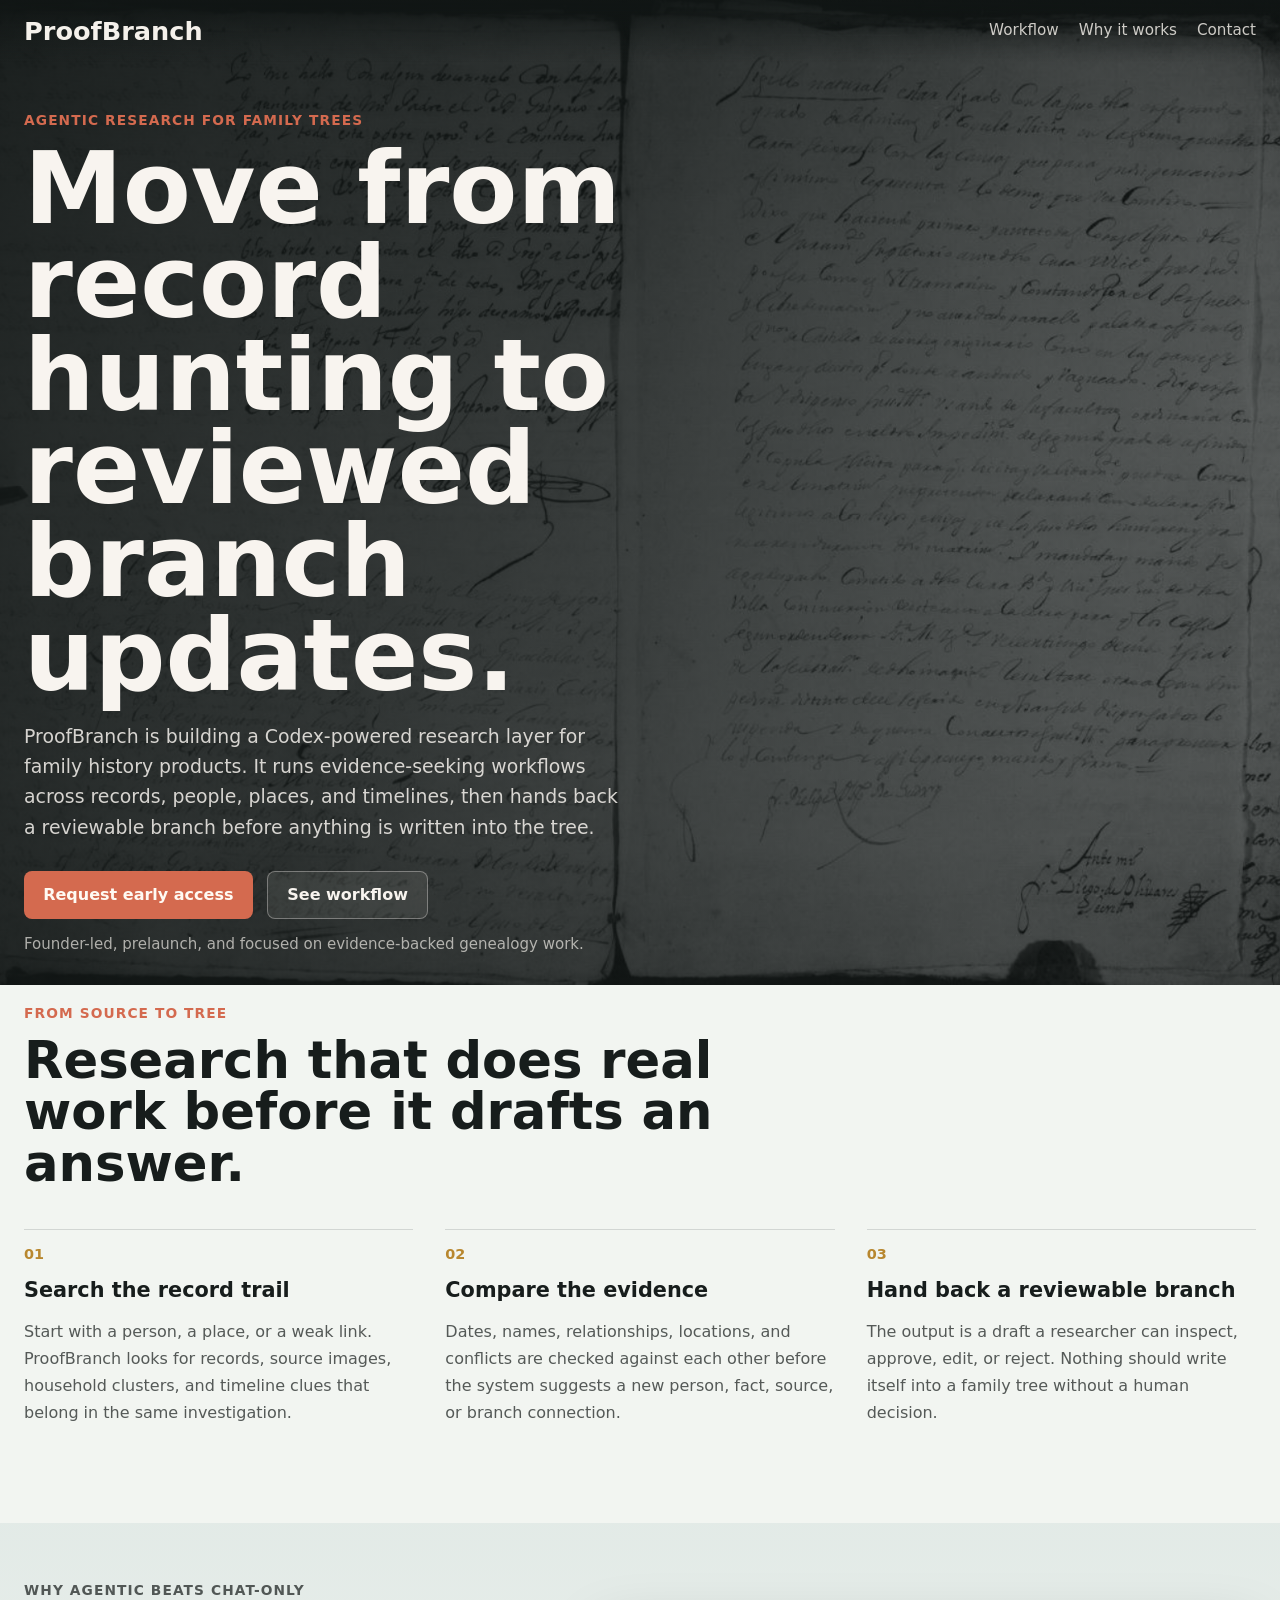
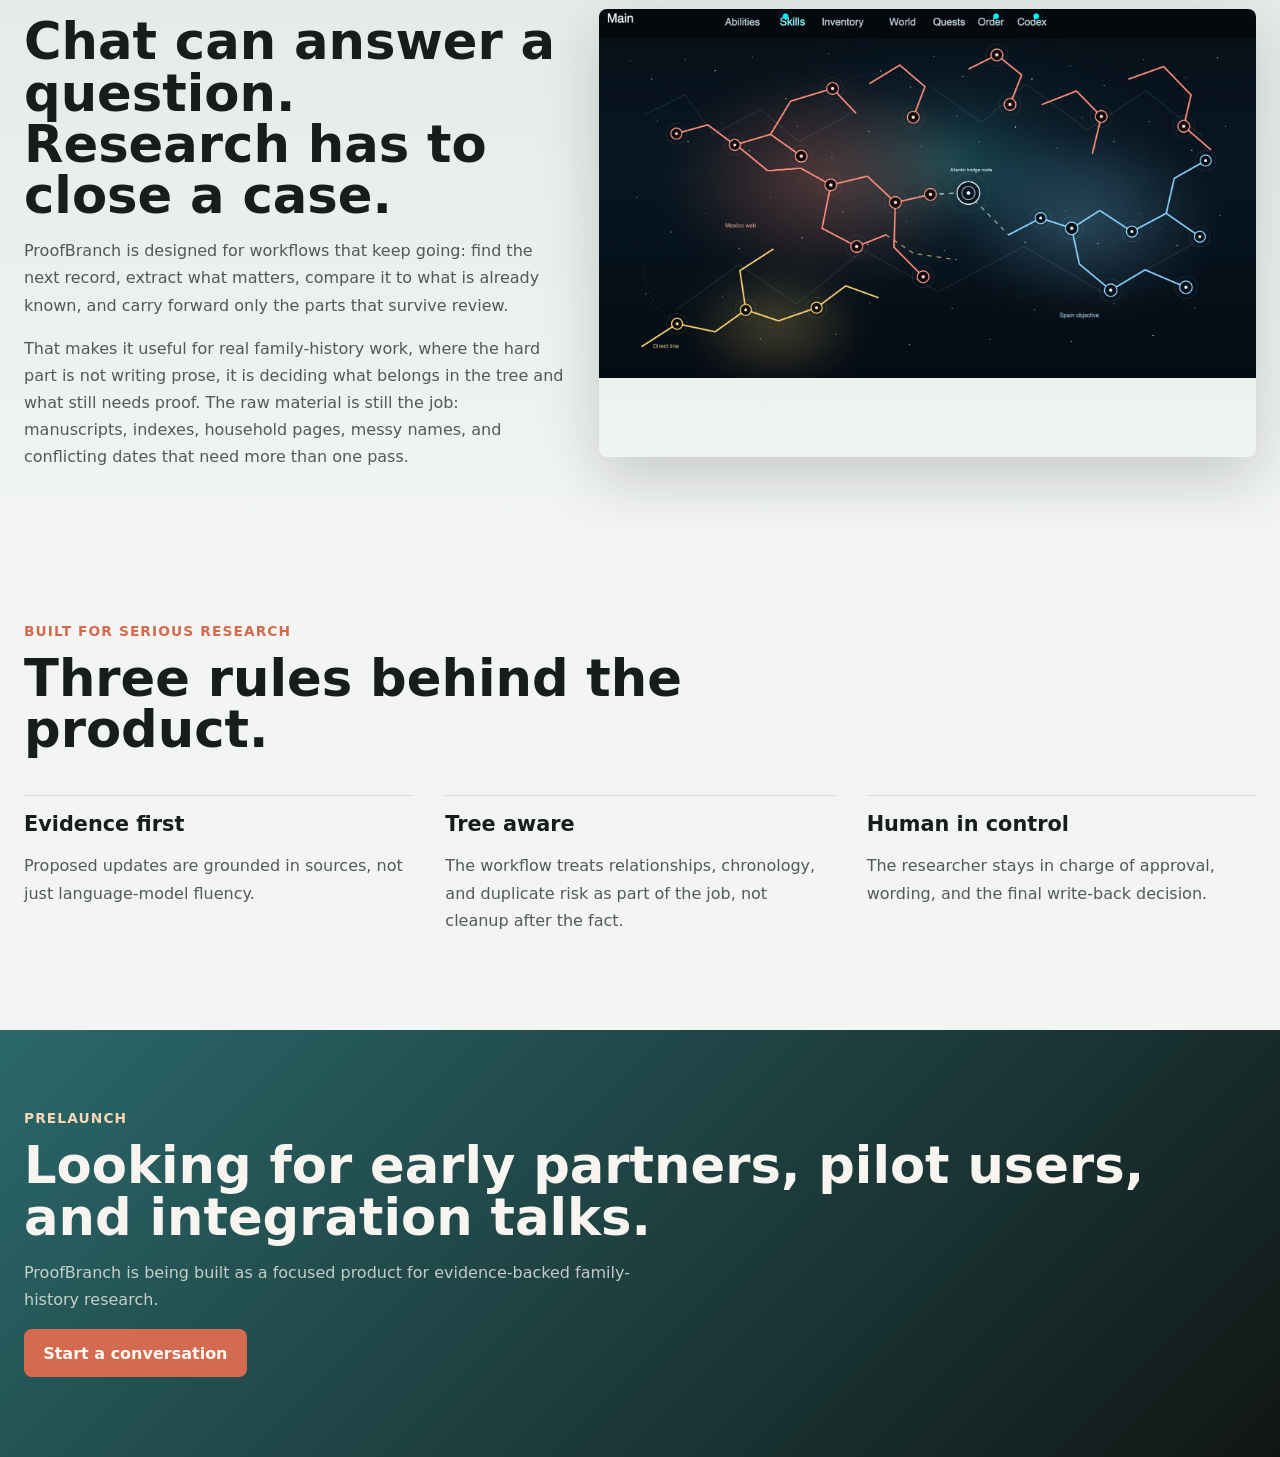
==== index.html @ 6c2393ab "feat: initial proofbranch site" ====
<!DOCTYPE html>
<html lang="en">
  <head>
    <meta charset="UTF-8" />
    <meta name="viewport" content="width=device-width, initial-scale=1.0" />
    <title>ProofBranch | Agentic Research for Family Trees</title>
    <meta
      name="description"
      content="ProofBranch is building agentic research workflows for family trees, turning scattered records into reviewable, evidence-backed tree updates."
    />
    <link rel="stylesheet" href="./styles.css" />
  </head>
  <body>
    <header class="site-header">
      <a class="brand" href="#top">ProofBranch</a>
      <nav class="site-nav" aria-label="Primary">
        <a href="#workflow">Workflow</a>
        <a href="#why">Why it works</a>
        <a href="#contact">Contact</a>
      </nav>
    </header>

    <main id="top">
      <section class="hero">
        <div class="hero-image" aria-hidden="true"></div>
        <div class="hero-inner">
          <p class="eyebrow">Agentic research for family trees</p>
          <h1>Move from record hunting to reviewed branch updates.</h1>
          <p class="hero-copy">
            ProofBranch is building a Codex-powered research layer for family
            history products. It runs evidence-seeking workflows across records,
            people, places, and timelines, then hands back a reviewable branch
            before anything is written into the tree.
          </p>
          <div class="hero-actions">
            <a
              class="button button-primary"
              href="mailto:davidiruegas@gmail.com?subject=ProofBranch%20early%20access"
              >Request early access</a
            >
            <a class="button button-secondary" href="#workflow">See workflow</a>
          </div>
          <p class="hero-note">
            Founder-led, prelaunch, and focused on evidence-backed genealogy
            work.
          </p>
        </div>
      </section>

      <section class="intro" id="workflow">
        <div class="section-heading">
          <p class="eyebrow">From source to tree</p>
          <h2>Research that does real work before it drafts an answer.</h2>
        </div>
        <div class="workflow-grid">
          <div>
            <p class="workflow-step">01</p>
            <h3>Search the record trail</h3>
            <p>
              Start with a person, a place, or a weak link. ProofBranch looks
              for records, source images, household clusters, and timeline clues
              that belong in the same investigation.
            </p>
          </div>
          <div>
            <p class="workflow-step">02</p>
            <h3>Compare the evidence</h3>
            <p>
              Dates, names, relationships, locations, and conflicts are checked
              against each other before the system suggests a new person, fact,
              source, or branch connection.
            </p>
          </div>
          <div>
            <p class="workflow-step">03</p>
            <h3>Hand back a reviewable branch</h3>
            <p>
              The output is a draft a researcher can inspect, approve, edit, or
              reject. Nothing should write itself into a family tree without a
              human decision.
            </p>
          </div>
        </div>
      </section>

      <section class="detail">
        <div class="detail-copy">
          <p class="eyebrow">Why agentic beats chat-only</p>
          <h2>Chat can answer a question. Research has to close a case.</h2>
          <p>
            ProofBranch is designed for workflows that keep going: find the next
            record, extract what matters, compare it to what is already known,
            and carry forward only the parts that survive review.
          </p>
          <p>
            That makes it useful for real family-history work, where the hard
            part is not writing prose, it is deciding what belongs in the tree
            and what still needs proof. The raw material is still the job:
            manuscripts, indexes, household pages, messy names, and conflicting
            dates that need more than one pass.
          </p>
        </div>
        <figure class="detail-visual">
          <img
            src="./assets/constellation-concept.png"
            alt="Network-style research graph showing linked investigation paths"
          />
        </figure>
      </section>

      <section class="principles" id="why">
        <div class="section-heading">
          <p class="eyebrow">Built for serious research</p>
          <h2>Three rules behind the product.</h2>
        </div>
        <div class="principles-list">
          <article>
            <h3>Evidence first</h3>
            <p>
              Proposed updates are grounded in sources, not just language-model
              fluency.
            </p>
          </article>
          <article>
            <h3>Tree aware</h3>
            <p>
              The workflow treats relationships, chronology, and duplicate risk
              as part of the job, not cleanup after the fact.
            </p>
          </article>
          <article>
            <h3>Human in control</h3>
            <p>
              The researcher stays in charge of approval, wording, and the final
              write-back decision.
            </p>
          </article>
        </div>
      </section>

      <section class="cta" id="contact">
        <p class="eyebrow">Prelaunch</p>
        <h2>Looking for early partners, pilot users, and integration talks.</h2>
        <p>
          ProofBranch is being built as a focused product for evidence-backed
          family-history research.
        </p>
        <a
          class="button button-primary"
          href="mailto:davidiruegas@gmail.com?subject=ProofBranch%20intro"
          >Start a conversation</a
        >
      </section>
    </main>
  </body>
</html>
---- styles.css ----
:root {
  --paper: #f2f5f1;
  --paper-deep: #d7e0d8;
  --ink: #171d1c;
  --ink-soft: rgba(23, 29, 28, 0.72);
  --charcoal: #111615;
  --teal: #2c6d6f;
  --coral: #d46a4f;
  --gold: #b8872f;
  --line: rgba(23, 29, 28, 0.14);
  --shadow: 0 22px 60px rgba(17, 22, 21, 0.18);
}

* {
  box-sizing: border-box;
}

html {
  scroll-behavior: smooth;
}

body {
  margin: 0;
  font-family: Inter, ui-sans-serif, system-ui, -apple-system, BlinkMacSystemFont,
    "Segoe UI", sans-serif;
  color: var(--ink);
  background: var(--paper);
}

img {
  display: block;
  width: 100%;
}

a {
  color: inherit;
  text-decoration: none;
}

.site-header {
  position: fixed;
  inset: 0 0 auto 0;
  z-index: 20;
  display: flex;
  align-items: center;
  justify-content: space-between;
  padding: 1rem 1.5rem;
  color: #f5f1eb;
  background: linear-gradient(to bottom, rgba(17, 22, 21, 0.76), rgba(17, 22, 21, 0));
  animation: rise 700ms ease-out both;
}

.brand {
  font-size: clamp(1.2rem, 2vw, 1.6rem);
  font-weight: 700;
  letter-spacing: 0;
}

.site-nav {
  display: flex;
  gap: 1.25rem;
  font-size: 0.95rem;
  color: rgba(245, 241, 235, 0.82);
}

.site-nav a {
  position: relative;
  padding-bottom: 0.15rem;
}

.site-nav a::after {
  content: "";
  position: absolute;
  left: 0;
  bottom: 0;
  width: 100%;
  height: 1px;
  transform: scaleX(0);
  transform-origin: left;
  background: rgba(245, 241, 235, 0.8);
  transition: transform 180ms ease;
}

.site-nav a:hover::after,
.site-nav a:focus-visible::after {
  transform: scaleX(1);
}

.hero {
  position: relative;
  min-height: 92svh;
  overflow: hidden;
  background: var(--charcoal);
}

.hero::after {
  content: "";
  position: absolute;
  inset: 0;
  background:
    linear-gradient(120deg, rgba(17, 22, 21, 0.9) 0%, rgba(17, 22, 21, 0.72) 42%, rgba(17, 22, 21, 0.32) 100%),
    linear-gradient(180deg, rgba(17, 22, 21, 0.3), rgba(17, 22, 21, 0.5));
}

.hero-image {
  position: absolute;
  inset: 0;
  background-image: url("./assets/manuscript-spread.png");
  background-position: center;
  background-size: cover;
  filter: grayscale(0.08) contrast(1.02);
  transform: scale(1.04);
  animation: drift 16s ease-in-out infinite alternate;
}

.hero-inner {
  position: relative;
  z-index: 1;
  display: grid;
  align-content: end;
  min-height: 92svh;
  padding: 7rem 1.5rem 2rem;
  max-width: 48rem;
}

.eyebrow {
  margin: 0 0 0.9rem;
  color: var(--coral);
  font-size: 0.86rem;
  font-weight: 700;
  text-transform: uppercase;
  letter-spacing: 0.08em;
}

.hero h1,
.hero-copy,
.hero-actions,
.hero-note {
  animation: rise 800ms ease-out both;
}

.hero h1 {
  margin: 0;
  color: #f8f4ef;
  font-size: clamp(2.9rem, 8vw, 6.2rem);
  line-height: 0.94;
  max-width: 13ch;
}

.hero-copy {
  margin: 1.2rem 0 0;
  color: rgba(248, 244, 239, 0.84);
  font-size: clamp(1rem, 2vw, 1.18rem);
  line-height: 1.6;
  max-width: 38rem;
  animation-delay: 120ms;
}

.hero-actions {
  display: flex;
  flex-wrap: wrap;
  gap: 0.9rem;
  margin-top: 1.8rem;
  animation-delay: 220ms;
}

.hero-note {
  margin: 1rem 0 0;
  color: rgba(248, 244, 239, 0.66);
  font-size: 0.94rem;
  animation-delay: 320ms;
}

.button {
  display: inline-flex;
  align-items: center;
  justify-content: center;
  min-height: 3rem;
  padding: 0.85rem 1.2rem;
  border-radius: 8px;
  font-weight: 700;
  transition:
    transform 180ms ease,
    background-color 180ms ease,
    color 180ms ease,
    border-color 180ms ease;
}

.button:hover,
.button:focus-visible {
  transform: translateY(-2px);
}

.button-primary {
  color: #fffaf3;
  background: var(--coral);
}

.button-primary:hover,
.button-primary:focus-visible {
  background: #c75d42;
}

.button-secondary {
  color: #f8f4ef;
  border: 1px solid rgba(248, 244, 239, 0.34);
  background: rgba(248, 244, 239, 0.08);
}

.button-secondary:hover,
.button-secondary:focus-visible {
  background: rgba(248, 244, 239, 0.14);
}

.intro,
.principles,
.cta {
  padding: 5rem 1.5rem;
}

.intro {
  position: relative;
  z-index: 2;
  margin-top: -3rem;
  padding-top: 4.25rem;
}

.section-heading {
  max-width: 44rem;
}

.section-heading h2,
.detail h2,
.proof-copy h2,
.cta h2 {
  margin: 0;
  font-size: clamp(2rem, 4vw, 3.4rem);
  line-height: 1;
}

.workflow-grid {
  display: grid;
  grid-template-columns: repeat(3, minmax(0, 1fr));
  gap: 2rem;
  margin-top: 2.5rem;
}

.workflow-grid > div,
.principles-list article {
  padding-top: 1rem;
  border-top: 1px solid var(--line);
}

.workflow-step {
  margin: 0 0 1rem;
  color: var(--gold);
  font-size: 0.9rem;
  font-weight: 700;
}

.workflow-grid h3,
.principles-list h3 {
  margin: 0;
  font-size: 1.3rem;
}

.workflow-grid p:last-child,
.principles-list p,
.detail-copy p,
.proof-copy p,
.cta p:last-of-type {
  color: var(--ink-soft);
  line-height: 1.7;
}

.detail {
  display: grid;
  grid-template-columns: minmax(0, 0.95fr) minmax(0, 1.15fr);
  align-items: center;
  gap: 2rem;
  padding: 1.5rem;
}

.detail-copy {
  padding: 2rem 0;
}

.detail-visual {
  margin: 0;
  min-height: 28rem;
  overflow: hidden;
  border-radius: 8px;
  box-shadow: var(--shadow);
}

.detail-visual img {
  width: 100%;
  height: 100%;
  object-fit: cover;
  transition: transform 300ms ease;
}

.detail-visual img {
  object-position: center 36%;
}

.detail-visual:hover img {
  transform: scale(1.03);
}

.detail {
  background: linear-gradient(180deg, rgba(44, 109, 111, 0.08), rgba(242, 245, 241, 0));
}

.principles-list {
  display: grid;
  grid-template-columns: repeat(3, minmax(0, 1fr));
  gap: 2rem;
  margin-top: 2.5rem;
}

.cta {
  color: #f8f4ef;
  background:
    linear-gradient(135deg, rgba(44, 109, 111, 0.95), rgba(17, 22, 21, 0.98)),
    var(--charcoal);
}

.cta .eyebrow {
  color: #f7d7b3;
}

.cta p:last-of-type {
  max-width: 38rem;
  color: rgba(248, 244, 239, 0.76);
}

@keyframes rise {
  from {
    opacity: 0;
    transform: translateY(24px);
  }

  to {
    opacity: 1;
    transform: translateY(0);
  }
}

@keyframes drift {
  from {
    transform: scale(1.03) translate3d(0, 0, 0);
  }

  to {
    transform: scale(1.08) translate3d(-1.2%, 0.8%, 0);
  }
}

@media (max-width: 960px) {
  .workflow-grid,
  .principles-list,
  .detail {
    grid-template-columns: 1fr;
  }

  .detail-visual {
    min-height: 22rem;
  }
}

@media (max-width: 720px) {
  .site-header {
    flex-direction: column;
    align-items: flex-start;
    gap: 0.75rem;
    padding: 1rem;
  }

  .site-nav {
    flex-wrap: wrap;
    gap: 0.8rem 1rem;
    font-size: 0.9rem;
  }

  .hero-inner,
  .intro,
  .principles,
  .cta,
  .detail {
    padding-left: 1rem;
    padding-right: 1rem;
  }

  .hero-inner {
    padding-top: 8rem;
  }

  .intro {
    margin-top: -2rem;
    padding-top: 3.75rem;
  }
}

@media (max-width: 540px) {
  .hero,
  .hero-inner {
    min-height: 88svh;
  }
}
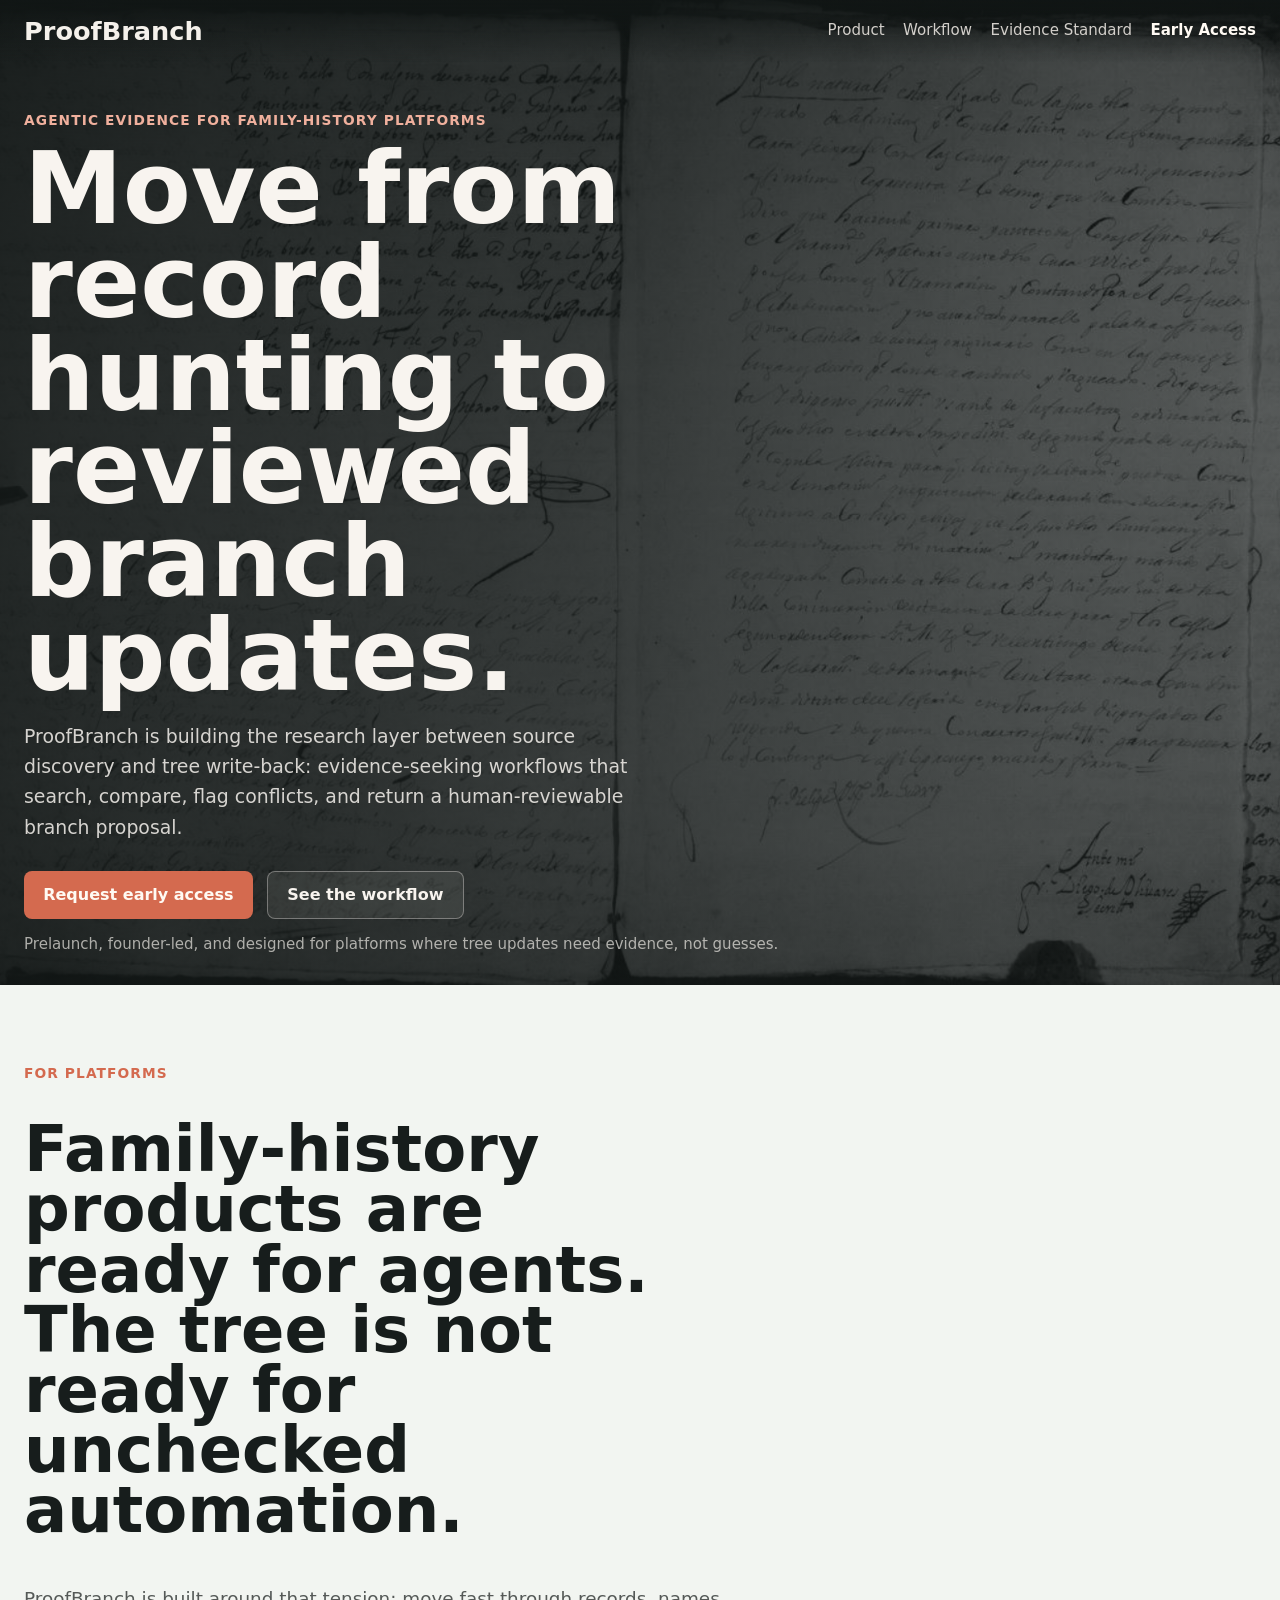
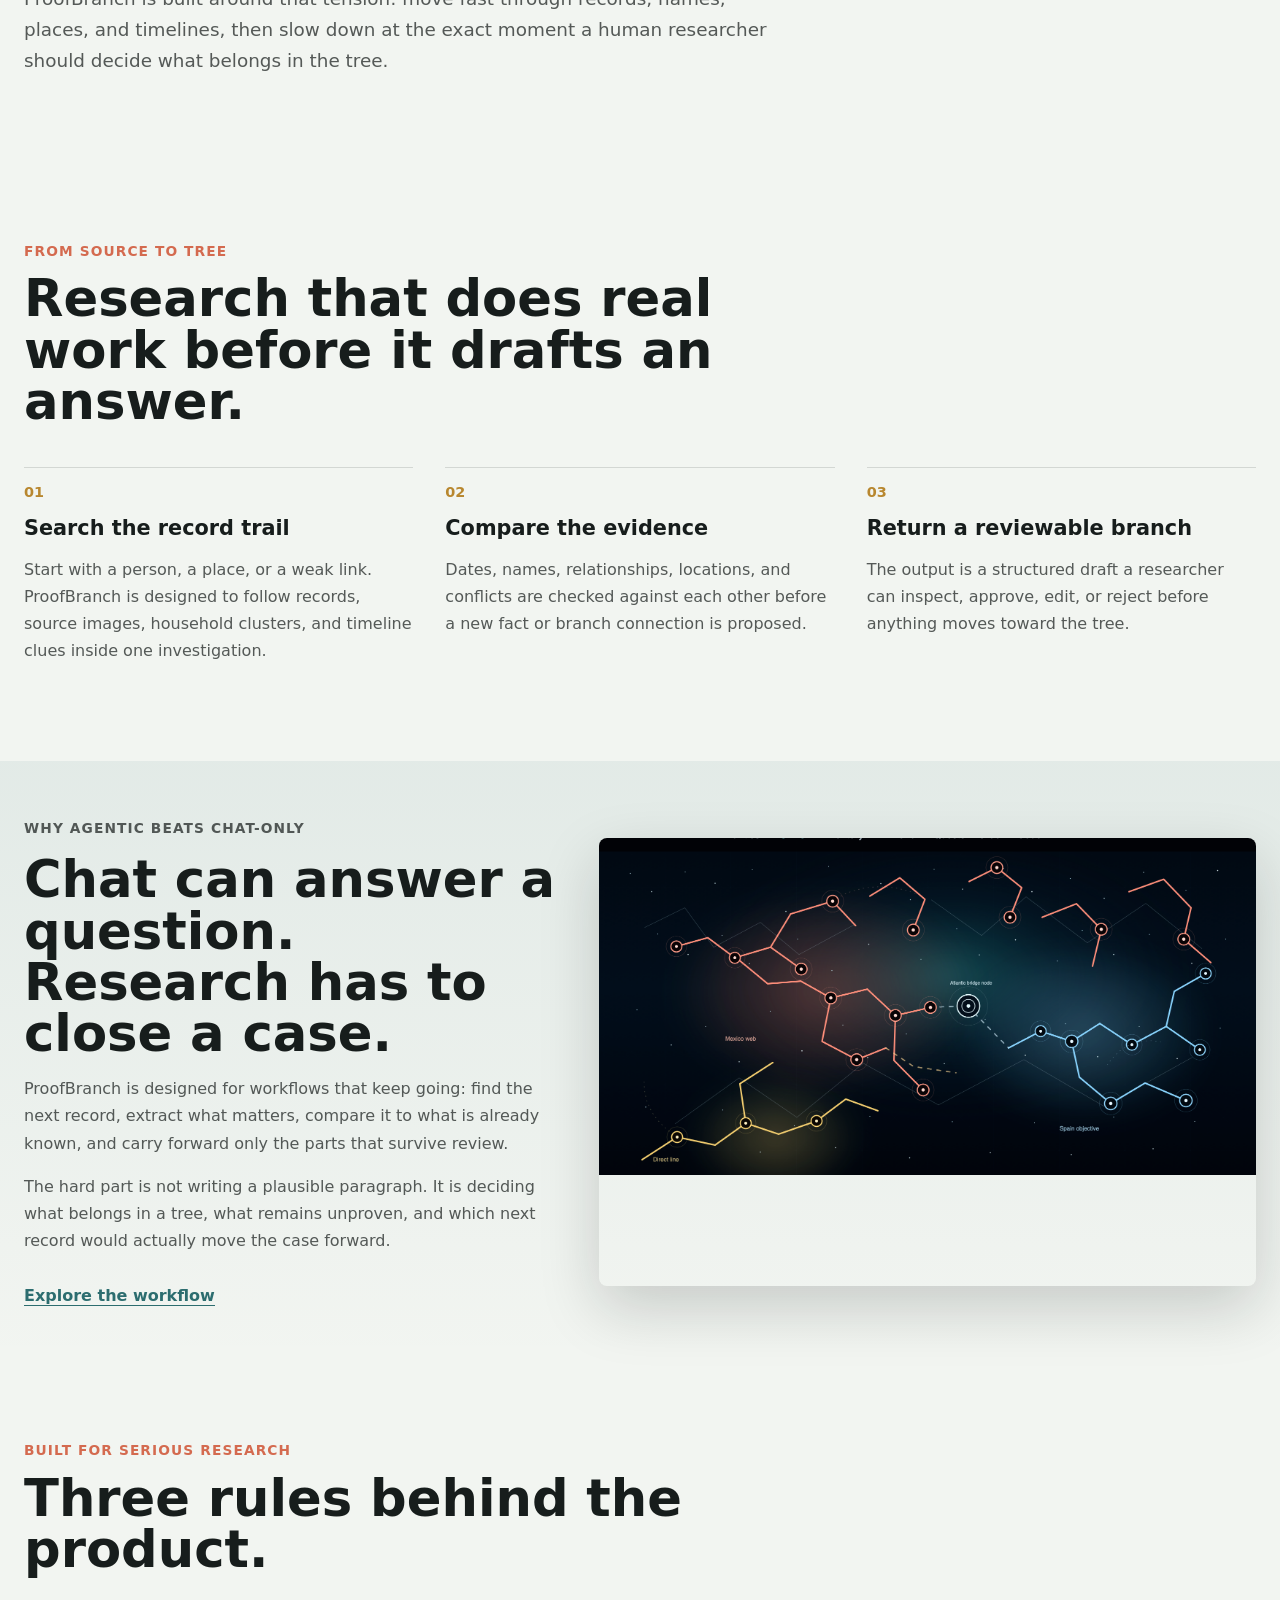
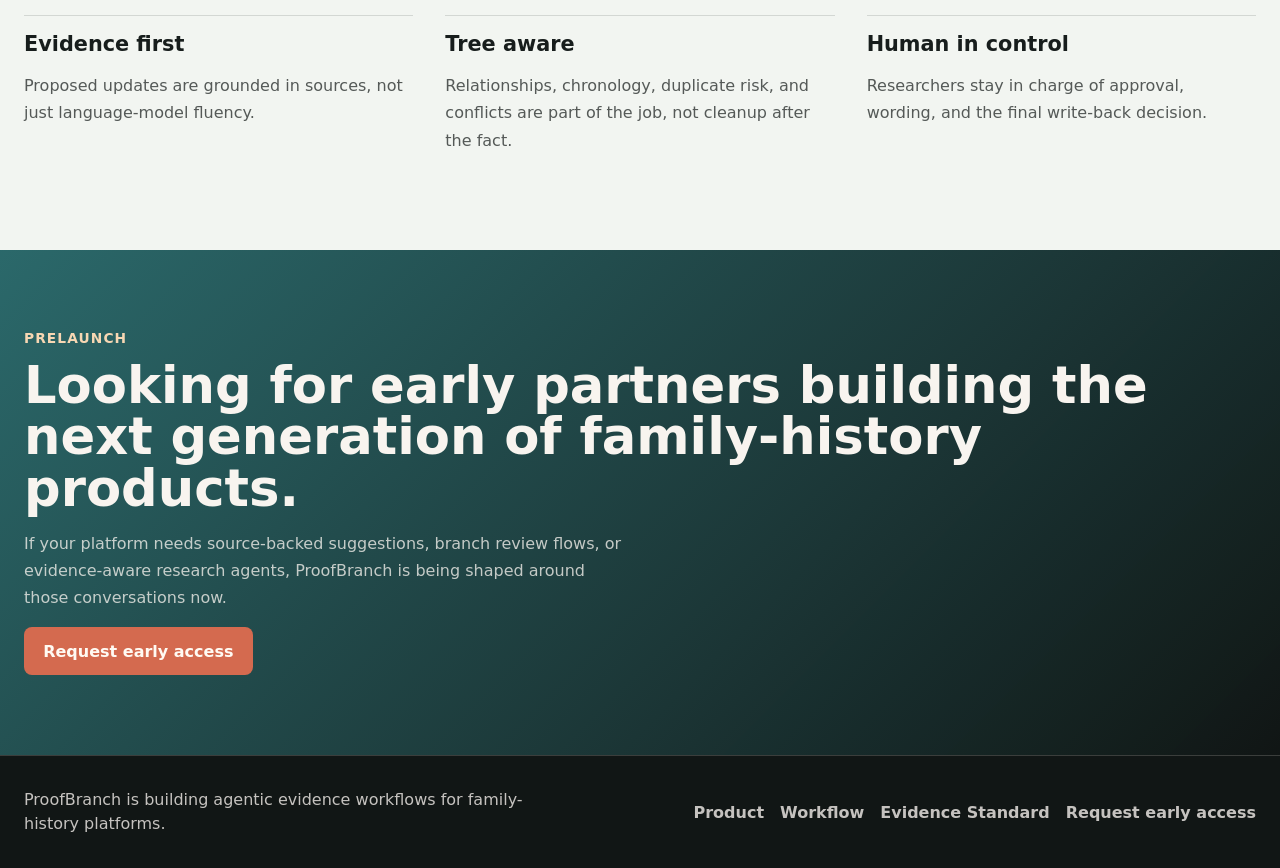
==== commit e323c08a: "Expand ProofBranch partner site" ====
--- a/index.html
+++ b/index.html
@@ -3,20 +3,21 @@
   <head>
     <meta charset="UTF-8" />
     <meta name="viewport" content="width=device-width, initial-scale=1.0" />
-    <title>ProofBranch | Agentic Research for Family Trees</title>
+    <title>ProofBranch | Agentic Evidence for Family-History Platforms</title>
     <meta
       name="description"
-      content="ProofBranch is building agentic research workflows for family trees, turning scattered records into reviewable, evidence-backed tree updates."
+      content="ProofBranch is building an agentic evidence layer for family-history platforms, turning record trails into reviewable branch updates."
     />
     <link rel="stylesheet" href="./styles.css" />
   </head>
   <body>
     <header class="site-header">
-      <a class="brand" href="#top">ProofBranch</a>
+      <a class="brand" href="./">ProofBranch</a>
       <nav class="site-nav" aria-label="Primary">
-        <a href="#workflow">Workflow</a>
-        <a href="#why">Why it works</a>
-        <a href="#contact">Contact</a>
+        <a href="./product/">Product</a>
+        <a href="./workflow/">Workflow</a>
+        <a href="./evidence-standard/">Evidence Standard</a>
+        <a class="nav-cta" href="./early-access/">Early Access</a>
       </nav>
     </header>
 
@@ -24,27 +25,36 @@
       <section class="hero">
         <div class="hero-image" aria-hidden="true"></div>
         <div class="hero-inner">
-          <p class="eyebrow">Agentic research for family trees</p>
+          <p class="eyebrow">Agentic evidence for family-history platforms</p>
           <h1>Move from record hunting to reviewed branch updates.</h1>
           <p class="hero-copy">
-            ProofBranch is building a Codex-powered research layer for family
-            history products. It runs evidence-seeking workflows across records,
-            people, places, and timelines, then hands back a reviewable branch
-            before anything is written into the tree.
+            ProofBranch is building the research layer between source discovery
+            and tree write-back: evidence-seeking workflows that search, compare,
+            flag conflicts, and return a human-reviewable branch proposal.
           </p>
           <div class="hero-actions">
-            <a
-              class="button button-primary"
-              href="mailto:davidiruegas@gmail.com?subject=ProofBranch%20early%20access"
+            <a class="button button-primary" href="./early-access/"
               >Request early access</a
             >
-            <a class="button button-secondary" href="#workflow">See workflow</a>
+            <a class="button button-secondary" href="./workflow/"
+              >See the workflow</a
+            >
           </div>
           <p class="hero-note">
-            Founder-led, prelaunch, and focused on evidence-backed genealogy
-            work.
+            Prelaunch, founder-led, and designed for platforms where tree
+            updates need evidence, not guesses.
           </p>
         </div>
+      </section>
+
+      <section class="statement">
+        <p class="eyebrow">For platforms</p>
+        <h2>Family-history products are ready for agents. The tree is not ready for unchecked automation.</h2>
+        <p>
+          ProofBranch is built around that tension: move fast through records,
+          names, places, and timelines, then slow down at the exact moment a
+          human researcher should decide what belongs in the tree.
+        </p>
       </section>
 
       <section class="intro" id="workflow">
@@ -53,33 +63,32 @@
           <h2>Research that does real work before it drafts an answer.</h2>
         </div>
         <div class="workflow-grid">
-          <div>
+          <a href="./workflow/" class="text-panel">
             <p class="workflow-step">01</p>
             <h3>Search the record trail</h3>
             <p>
-              Start with a person, a place, or a weak link. ProofBranch looks
-              for records, source images, household clusters, and timeline clues
-              that belong in the same investigation.
+              Start with a person, a place, or a weak link. ProofBranch is
+              designed to follow records, source images, household clusters, and
+              timeline clues inside one investigation.
             </p>
-          </div>
-          <div>
+          </a>
+          <a href="./evidence-standard/" class="text-panel">
             <p class="workflow-step">02</p>
             <h3>Compare the evidence</h3>
             <p>
               Dates, names, relationships, locations, and conflicts are checked
-              against each other before the system suggests a new person, fact,
-              source, or branch connection.
+              against each other before a new fact or branch connection is
+              proposed.
             </p>
-          </div>
-          <div>
+          </a>
+          <a href="./product/" class="text-panel">
             <p class="workflow-step">03</p>
-            <h3>Hand back a reviewable branch</h3>
+            <h3>Return a reviewable branch</h3>
             <p>
-              The output is a draft a researcher can inspect, approve, edit, or
-              reject. Nothing should write itself into a family tree without a
-              human decision.
+              The output is a structured draft a researcher can inspect,
+              approve, edit, or reject before anything moves toward the tree.
             </p>
-          </div>
+          </a>
         </div>
       </section>
 
@@ -93,16 +102,15 @@
             and carry forward only the parts that survive review.
           </p>
           <p>
-            That makes it useful for real family-history work, where the hard
-            part is not writing prose, it is deciding what belongs in the tree
-            and what still needs proof. The raw material is still the job:
-            manuscripts, indexes, household pages, messy names, and conflicting
-            dates that need more than one pass.
+            The hard part is not writing a plausible paragraph. It is deciding
+            what belongs in a tree, what remains unproven, and which next record
+            would actually move the case forward.
           </p>
+          <a class="inline-link" href="./workflow/">Explore the workflow</a>
         </div>
         <figure class="detail-visual">
           <img
-            src="./assets/constellation-concept.png"
+            src="./assets/constellation-concept-cropped.png"
             alt="Network-style research graph showing linked investigation paths"
           />
         </figure>
@@ -114,43 +122,52 @@
           <h2>Three rules behind the product.</h2>
         </div>
         <div class="principles-list">
-          <article>
+          <a href="./evidence-standard/" class="text-panel">
             <h3>Evidence first</h3>
             <p>
               Proposed updates are grounded in sources, not just language-model
               fluency.
             </p>
-          </article>
-          <article>
+          </a>
+          <a href="./product/" class="text-panel">
             <h3>Tree aware</h3>
             <p>
-              The workflow treats relationships, chronology, and duplicate risk
-              as part of the job, not cleanup after the fact.
+              Relationships, chronology, duplicate risk, and conflicts are part
+              of the job, not cleanup after the fact.
             </p>
-          </article>
-          <article>
+          </a>
+          <a href="./early-access/" class="text-panel">
             <h3>Human in control</h3>
             <p>
-              The researcher stays in charge of approval, wording, and the final
+              Researchers stay in charge of approval, wording, and the final
               write-back decision.
             </p>
-          </article>
+          </a>
         </div>
       </section>
 
       <section class="cta" id="contact">
         <p class="eyebrow">Prelaunch</p>
-        <h2>Looking for early partners, pilot users, and integration talks.</h2>
+        <h2>Looking for early partners building the next generation of family-history products.</h2>
         <p>
-          ProofBranch is being built as a focused product for evidence-backed
-          family-history research.
+          If your platform needs source-backed suggestions, branch review flows,
+          or evidence-aware research agents, ProofBranch is being shaped around
+          those conversations now.
         </p>
-        <a
-          class="button button-primary"
-          href="mailto:davidiruegas@gmail.com?subject=ProofBranch%20intro"
-          >Start a conversation</a
+        <a class="button button-primary" href="./early-access/"
+          >Request early access</a
         >
       </section>
     </main>
+
+    <footer class="site-footer">
+      <p>ProofBranch is building agentic evidence workflows for family-history platforms.</p>
+      <nav aria-label="Footer">
+        <a href="./product/">Product</a>
+        <a href="./workflow/">Workflow</a>
+        <a href="./evidence-standard/">Evidence Standard</a>
+        <a href="./early-access/">Request early access</a>
+      </nav>
+    </footer>
   </body>
 </html>
--- a/styles.css
+++ b/styles.css
@@ -4,10 +4,12 @@
   --ink: #171d1c;
   --ink-soft: rgba(23, 29, 28, 0.72);
   --charcoal: #111615;
+  --charcoal-soft: #17211f;
   --teal: #2c6d6f;
   --coral: #d46a4f;
   --gold: #b8872f;
   --line: rgba(23, 29, 28, 0.14);
+  --light-line: rgba(248, 244, 239, 0.18);
   --shadow: 0 22px 60px rgba(17, 22, 21, 0.18);
 }
 
@@ -44,23 +46,30 @@
   display: flex;
   align-items: center;
   justify-content: space-between;
+  gap: 1rem;
   padding: 1rem 1.5rem;
   color: #f5f1eb;
-  background: linear-gradient(to bottom, rgba(17, 22, 21, 0.76), rgba(17, 22, 21, 0));
+  background: linear-gradient(
+    to bottom,
+    rgba(17, 22, 21, 0.82),
+    rgba(17, 22, 21, 0.02)
+  );
   animation: rise 700ms ease-out both;
 }
 
 .brand {
+  flex: 0 0 auto;
   font-size: clamp(1.2rem, 2vw, 1.6rem);
-  font-weight: 700;
+  font-weight: 750;
   letter-spacing: 0;
 }
 
 .site-nav {
   display: flex;
-  gap: 1.25rem;
-  font-size: 0.95rem;
-  color: rgba(245, 241, 235, 0.82);
+  align-items: center;
+  gap: 1.15rem;
+  font-size: 0.94rem;
+  color: rgba(245, 241, 235, 0.84);
 }
 
 .site-nav a {
@@ -82,27 +91,45 @@
 }
 
 .site-nav a:hover::after,
-.site-nav a:focus-visible::after {
+.site-nav a:focus-visible::after,
+.site-nav a[aria-current="page"]::after {
   transform: scaleX(1);
 }
 
+.site-nav .nav-cta {
+  color: #fffaf3;
+  font-weight: 700;
+}
+
+.hero,
+.page-hero {
+  position: relative;
+  overflow: hidden;
+  color: #f8f4ef;
+  background: var(--charcoal);
+}
+
 .hero {
-  position: relative;
   min-height: 92svh;
-  overflow: hidden;
-  background: var(--charcoal);
-}
-
-.hero::after {
+}
+
+.hero::after,
+.page-hero::after {
   content: "";
   position: absolute;
   inset: 0;
   background:
-    linear-gradient(120deg, rgba(17, 22, 21, 0.9) 0%, rgba(17, 22, 21, 0.72) 42%, rgba(17, 22, 21, 0.32) 100%),
-    linear-gradient(180deg, rgba(17, 22, 21, 0.3), rgba(17, 22, 21, 0.5));
-}
-
-.hero-image {
+    linear-gradient(
+      120deg,
+      rgba(17, 22, 21, 0.92) 0%,
+      rgba(17, 22, 21, 0.74) 43%,
+      rgba(17, 22, 21, 0.34) 100%
+    ),
+    linear-gradient(180deg, rgba(17, 22, 21, 0.22), rgba(17, 22, 21, 0.54));
+}
+
+.hero-image,
+.page-hero-image {
   position: absolute;
   inset: 0;
   background-image: url("./assets/manuscript-spread.png");
@@ -113,33 +140,83 @@
   animation: drift 16s ease-in-out infinite alternate;
 }
 
-.hero-inner {
+.hero-inner,
+.page-hero-inner {
   position: relative;
   z-index: 1;
   display: grid;
   align-content: end;
+  max-width: 53rem;
+  padding: 7rem 1.5rem 2rem;
+}
+
+.hero-inner {
   min-height: 92svh;
-  padding: 7rem 1.5rem 2rem;
-  max-width: 48rem;
+}
+
+.page-hero {
+  min-height: 74svh;
+}
+
+.page-hero-inner {
+  min-height: 74svh;
+  padding-bottom: 4rem;
+}
+
+.page-hero-graph {
+  background:
+    linear-gradient(120deg, rgba(17, 22, 21, 0.92), rgba(17, 22, 21, 0.55)),
+    url("./assets/constellation-concept-cropped.png") center / cover;
+}
+
+.page-hero-graph::after,
+.contact-hero::after {
+  background:
+    linear-gradient(
+      120deg,
+      rgba(17, 22, 21, 0.93) 0%,
+      rgba(17, 22, 21, 0.72) 55%,
+      rgba(17, 22, 21, 0.52) 100%
+    );
+}
+
+.contact-hero {
+  min-height: 58svh;
+  background:
+    linear-gradient(135deg, rgba(44, 109, 111, 0.95), rgba(17, 22, 21, 0.98)),
+    var(--charcoal);
+}
+
+.contact-hero .page-hero-inner {
+  min-height: 58svh;
 }
 
 .eyebrow {
   margin: 0 0 0.9rem;
   color: var(--coral);
   font-size: 0.86rem;
-  font-weight: 700;
+  font-weight: 750;
   text-transform: uppercase;
   letter-spacing: 0.08em;
 }
 
+.hero .eyebrow,
+.page-hero .eyebrow {
+  color: #f0b09d;
+}
+
 .hero h1,
+.page-hero h1,
 .hero-copy,
 .hero-actions,
-.hero-note {
+.hero-note,
+.page-hero p:not(.eyebrow),
+.page-hero .button {
   animation: rise 800ms ease-out both;
 }
 
-.hero h1 {
+.hero h1,
+.page-hero h1 {
   margin: 0;
   color: #f8f4ef;
   font-size: clamp(2.9rem, 8vw, 6.2rem);
@@ -147,13 +224,21 @@
   max-width: 13ch;
 }
 
-.hero-copy {
+.page-hero h1 {
+  max-width: 12ch;
+}
+
+.hero-copy,
+.page-hero p:not(.eyebrow) {
   margin: 1.2rem 0 0;
   color: rgba(248, 244, 239, 0.84);
   font-size: clamp(1rem, 2vw, 1.18rem);
   line-height: 1.6;
-  max-width: 38rem;
-  animation-delay: 120ms;
+  max-width: 40rem;
+}
+
+.page-hero .button {
+  margin-top: 1.8rem;
 }
 
 .hero-actions {
@@ -176,9 +261,13 @@
   align-items: center;
   justify-content: center;
   min-height: 3rem;
+  width: fit-content;
   padding: 0.85rem 1.2rem;
+  border: 0;
   border-radius: 8px;
-  font-weight: 700;
+  font: inherit;
+  font-weight: 750;
+  cursor: pointer;
   transition:
     transform 180ms ease,
     background-color 180ms ease,
@@ -212,54 +301,105 @@
   background: rgba(248, 244, 239, 0.14);
 }
 
+.inline-link {
+  display: inline-flex;
+  width: fit-content;
+  margin-top: 1rem;
+  color: var(--teal);
+  font-weight: 800;
+  border-bottom: 1px solid currentColor;
+}
+
+.statement,
 .intro,
 .principles,
-.cta {
+.cta,
+.process,
+.evidence-rules,
+.split-section,
+.form-section {
   padding: 5rem 1.5rem;
+}
+
+.statement {
+  display: grid;
+  gap: 1.5rem;
+  max-width: 74rem;
+}
+
+.statement h2 {
+  margin: 0;
+  max-width: 15ch;
+  font-size: clamp(2.35rem, 5vw, 5.1rem);
+  line-height: 0.94;
+}
+
+.statement p:last-child {
+  max-width: 48rem;
+  color: var(--ink-soft);
+  font-size: 1.15rem;
+  line-height: 1.7;
 }
 
 .intro {
   position: relative;
   z-index: 2;
-  margin-top: -3rem;
   padding-top: 4.25rem;
 }
 
 .section-heading {
-  max-width: 44rem;
+  max-width: 46rem;
 }
 
 .section-heading h2,
 .detail h2,
-.proof-copy h2,
-.cta h2 {
+.cta h2,
+.split-section h2,
+.form-copy h2 {
   margin: 0;
   font-size: clamp(2rem, 4vw, 3.4rem);
   line-height: 1;
 }
 
-.workflow-grid {
+.workflow-grid,
+.principles-list,
+.evidence-list {
   display: grid;
   grid-template-columns: repeat(3, minmax(0, 1fr));
   gap: 2rem;
   margin-top: 2.5rem;
 }
 
-.workflow-grid > div,
+.text-panel,
 .principles-list article {
+  display: block;
   padding-top: 1rem;
   border-top: 1px solid var(--line);
-}
-
-.workflow-step {
+  transition:
+    transform 180ms ease,
+    border-color 180ms ease;
+}
+
+.text-panel:hover,
+.text-panel:focus-visible {
+  transform: translateY(-3px);
+  border-color: rgba(212, 106, 79, 0.7);
+}
+
+.workflow-step,
+.feature-row span,
+.process span,
+.evidence-rules span {
   margin: 0 0 1rem;
   color: var(--gold);
   font-size: 0.9rem;
-  font-weight: 700;
+  font-weight: 800;
 }
 
 .workflow-grid h3,
-.principles-list h3 {
+.principles-list h3,
+.feature-row h3,
+.evidence-list h3 {
   margin: 0;
   font-size: 1.3rem;
 }
@@ -267,8 +407,12 @@
 .workflow-grid p:last-child,
 .principles-list p,
 .detail-copy p,
-.proof-copy p,
-.cta p:last-of-type {
+.cta p:last-of-type,
+.feature-row p,
+.evidence-list p,
+.process p,
+.evidence-rules p,
+.form-copy p {
   color: var(--ink-soft);
   line-height: 1.7;
 }
@@ -279,44 +423,105 @@
   align-items: center;
   gap: 2rem;
   padding: 1.5rem;
+  background: linear-gradient(
+    180deg,
+    rgba(44, 109, 111, 0.08),
+    rgba(242, 245, 241, 0)
+  );
 }
 
 .detail-copy {
   padding: 2rem 0;
 }
 
-.detail-visual {
+.detail-visual,
+.wide-visual {
   margin: 0;
-  min-height: 28rem;
   overflow: hidden;
   border-radius: 8px;
   box-shadow: var(--shadow);
 }
 
-.detail-visual img {
+.detail-visual {
+  min-height: 28rem;
+}
+
+.detail-visual img,
+.wide-visual img {
   width: 100%;
   height: 100%;
   object-fit: cover;
+  object-position: center 36%;
   transition: transform 300ms ease;
 }
 
-.detail-visual img {
-  object-position: center 36%;
-}
-
-.detail-visual:hover img {
-  transform: scale(1.03);
-}
-
-.detail {
-  background: linear-gradient(180deg, rgba(44, 109, 111, 0.08), rgba(242, 245, 241, 0));
-}
-
-.principles-list {
-  display: grid;
-  grid-template-columns: repeat(3, minmax(0, 1fr));
+.detail-visual:hover img,
+.wide-visual:hover img {
+  transform: scale(1.025);
+}
+
+.wide-visual {
+  margin: -2rem 1.5rem 0;
+  max-height: 34rem;
+  background: var(--charcoal);
+}
+
+.wide-visual img {
+  max-height: 34rem;
+}
+
+.feature-list {
+  display: grid;
+  gap: 0;
+  margin-top: 2.5rem;
+  border-top: 1px solid var(--line);
+}
+
+.feature-row,
+.process article,
+.evidence-rules article {
+  display: grid;
+  grid-template-columns: 5rem minmax(0, 1fr);
   gap: 2rem;
-  margin-top: 2.5rem;
+  padding: 2rem 0;
+  border-bottom: 1px solid var(--line);
+}
+
+.feature-row h3,
+.process h2,
+.evidence-rules h2 {
+  margin: 0;
+  font-size: clamp(1.55rem, 3vw, 2.55rem);
+  line-height: 1;
+}
+
+.feature-row p,
+.process p,
+.evidence-rules p {
+  max-width: 47rem;
+}
+
+.split-section {
+  display: grid;
+  grid-template-columns: minmax(0, 0.9fr) minmax(0, 1.1fr);
+  gap: 3rem;
+  align-items: start;
+  background: rgba(215, 224, 216, 0.52);
+}
+
+.split-section .evidence-list {
+  grid-template-columns: repeat(2, minmax(0, 1fr));
+  margin-top: 0;
+}
+
+.evidence-list article {
+  padding-top: 1rem;
+  border-top: 1px solid var(--line);
+}
+
+.process,
+.evidence-rules {
+  padding-top: 3rem;
 }
 
 .cta {
@@ -335,6 +540,84 @@
   color: rgba(248, 244, 239, 0.76);
 }
 
+.form-section {
+  display: grid;
+  grid-template-columns: minmax(0, 0.9fr) minmax(18rem, 1.1fr);
+  gap: 3rem;
+  align-items: start;
+}
+
+.form-copy {
+  position: sticky;
+  top: 6rem;
+}
+
+.access-form {
+  display: grid;
+  gap: 1rem;
+  padding: 1.25rem;
+  border: 1px solid var(--line);
+  border-radius: 8px;
+  background: rgba(255, 255, 255, 0.36);
+  box-shadow: 0 16px 44px rgba(17, 22, 21, 0.08);
+}
+
+.access-form label {
+  display: grid;
+  gap: 0.45rem;
+  color: rgba(23, 29, 28, 0.82);
+  font-size: 0.9rem;
+  font-weight: 750;
+}
+
+.access-form input,
+.access-form textarea,
+.access-form select {
+  width: 100%;
+  border: 1px solid rgba(23, 29, 28, 0.18);
+  border-radius: 8px;
+  padding: 0.9rem 0.95rem;
+  color: var(--ink);
+  background: rgba(255, 255, 255, 0.72);
+  font: inherit;
+}
+
+.access-form textarea {
+  resize: vertical;
+}
+
+.access-form input:focus,
+.access-form textarea:focus,
+.access-form select:focus {
+  outline: 2px solid rgba(44, 109, 111, 0.38);
+  border-color: rgba(44, 109, 111, 0.62);
+}
+
+.site-footer {
+  display: flex;
+  align-items: center;
+  justify-content: space-between;
+  gap: 1.5rem;
+  padding: 2rem 1.5rem;
+  color: rgba(248, 244, 239, 0.78);
+  background: var(--charcoal);
+  border-top: 1px solid var(--light-line);
+}
+
+.site-footer p {
+  max-width: 32rem;
+  margin: 0;
+  line-height: 1.5;
+}
+
+.site-footer nav {
+  display: flex;
+  flex-wrap: wrap;
+  justify-content: flex-end;
+  gap: 1rem;
+  font-weight: 700;
+}
+
 @keyframes rise {
   from {
     opacity: 0;
@@ -360,12 +643,22 @@
 @media (max-width: 960px) {
   .workflow-grid,
   .principles-list,
-  .detail {
+  .detail,
+  .split-section,
+  .form-section {
     grid-template-columns: 1fr;
+  }
+
+  .split-section .evidence-list {
+    grid-template-columns: 1fr 1fr;
   }
 
   .detail-visual {
     min-height: 22rem;
+  }
+
+  .form-copy {
+    position: static;
   }
 }
 
@@ -379,15 +672,21 @@
 
   .site-nav {
     flex-wrap: wrap;
-    gap: 0.8rem 1rem;
-    font-size: 0.9rem;
+    gap: 0.75rem 1rem;
+    font-size: 0.88rem;
   }
 
   .hero-inner,
+  .page-hero-inner,
+  .statement,
   .intro,
   .principles,
   .cta,
-  .detail {
+  .detail,
+  .process,
+  .evidence-rules,
+  .split-section,
+  .form-section {
     padding-left: 1rem;
     padding-right: 1rem;
   }
@@ -396,9 +695,32 @@
     padding-top: 8rem;
   }
 
+  .page-hero-inner {
+    padding-top: 9rem;
+  }
+
   .intro {
-    margin-top: -2rem;
     padding-top: 3.75rem;
+  }
+
+  .feature-row,
+  .process article,
+  .evidence-rules article {
+    grid-template-columns: 1fr;
+    gap: 0.75rem;
+  }
+
+  .split-section .evidence-list {
+    grid-template-columns: 1fr;
+  }
+
+  .site-footer {
+    align-items: flex-start;
+    flex-direction: column;
+  }
+
+  .site-footer nav {
+    justify-content: flex-start;
   }
 }
 
@@ -407,4 +729,11 @@
   .hero-inner {
     min-height: 88svh;
   }
-}
+
+  .page-hero,
+  .page-hero-inner,
+  .contact-hero,
+  .contact-hero .page-hero-inner {
+    min-height: 64svh;
+  }
+}
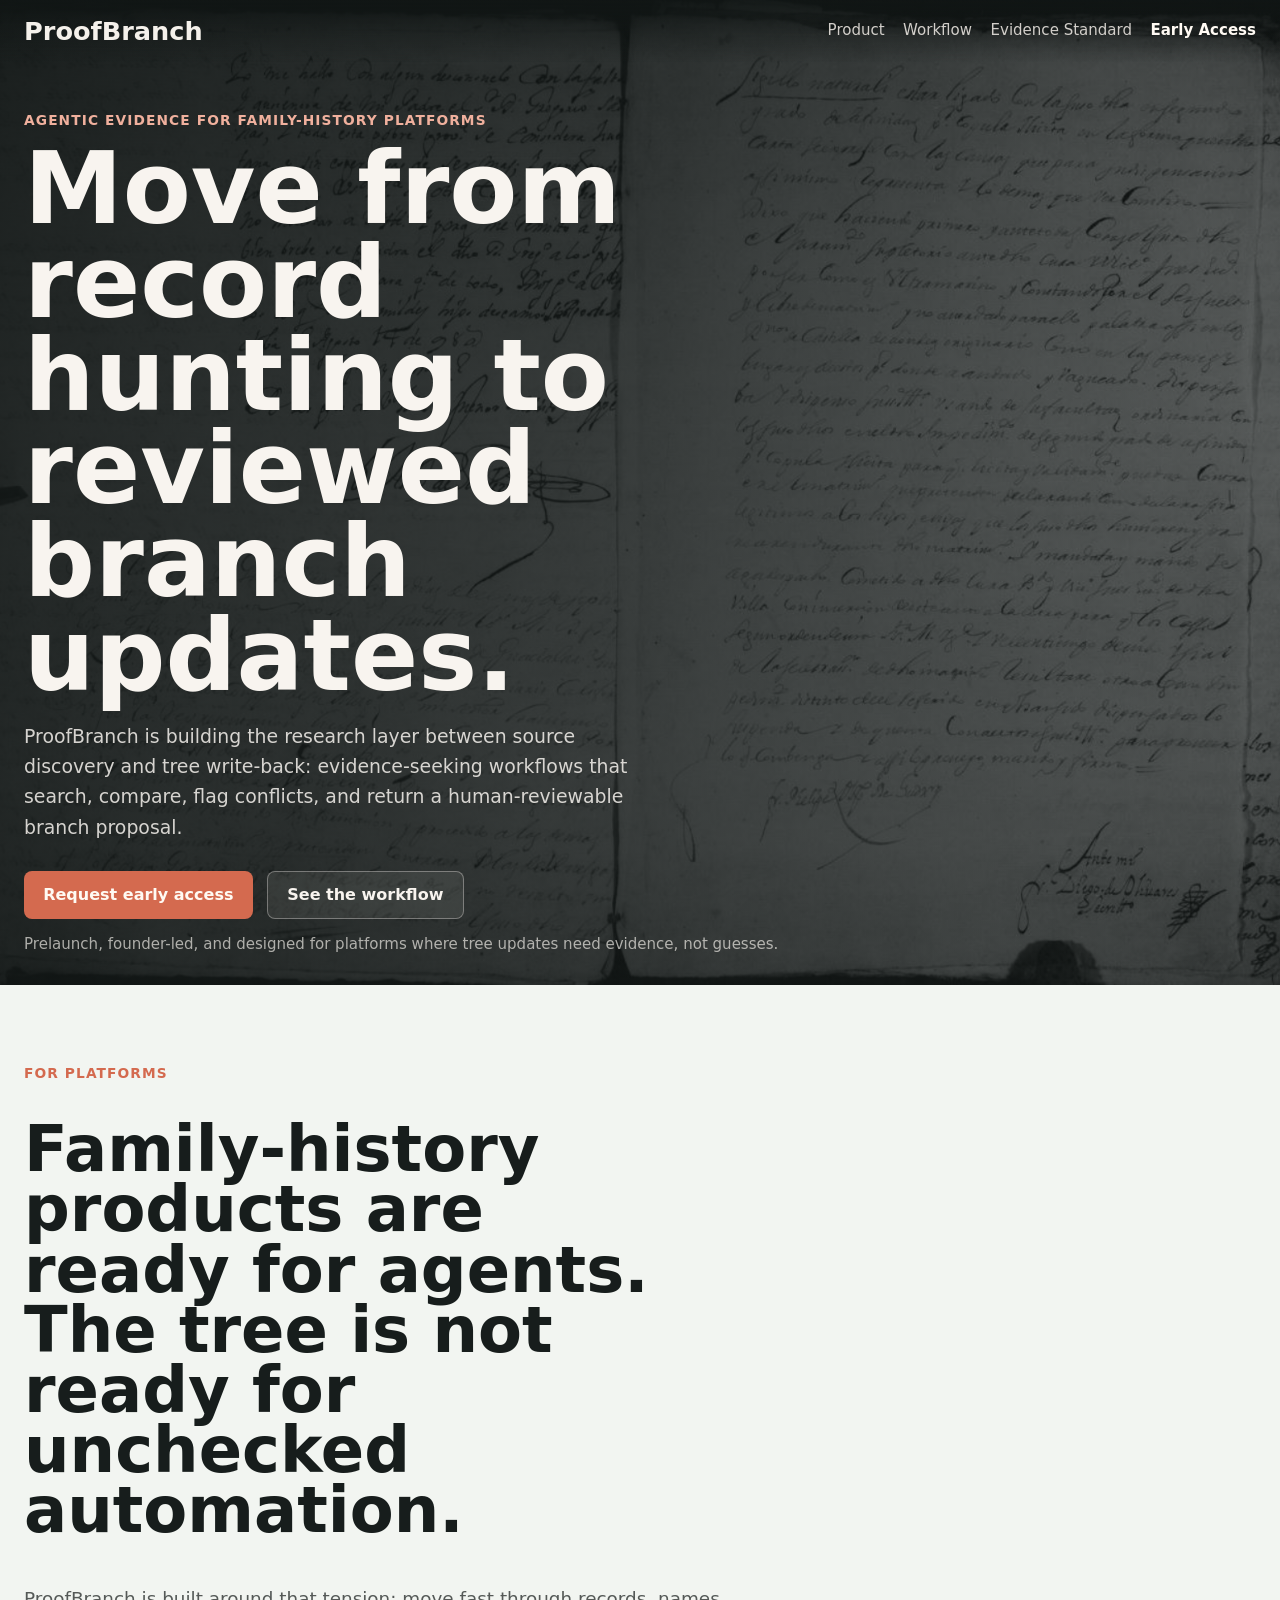
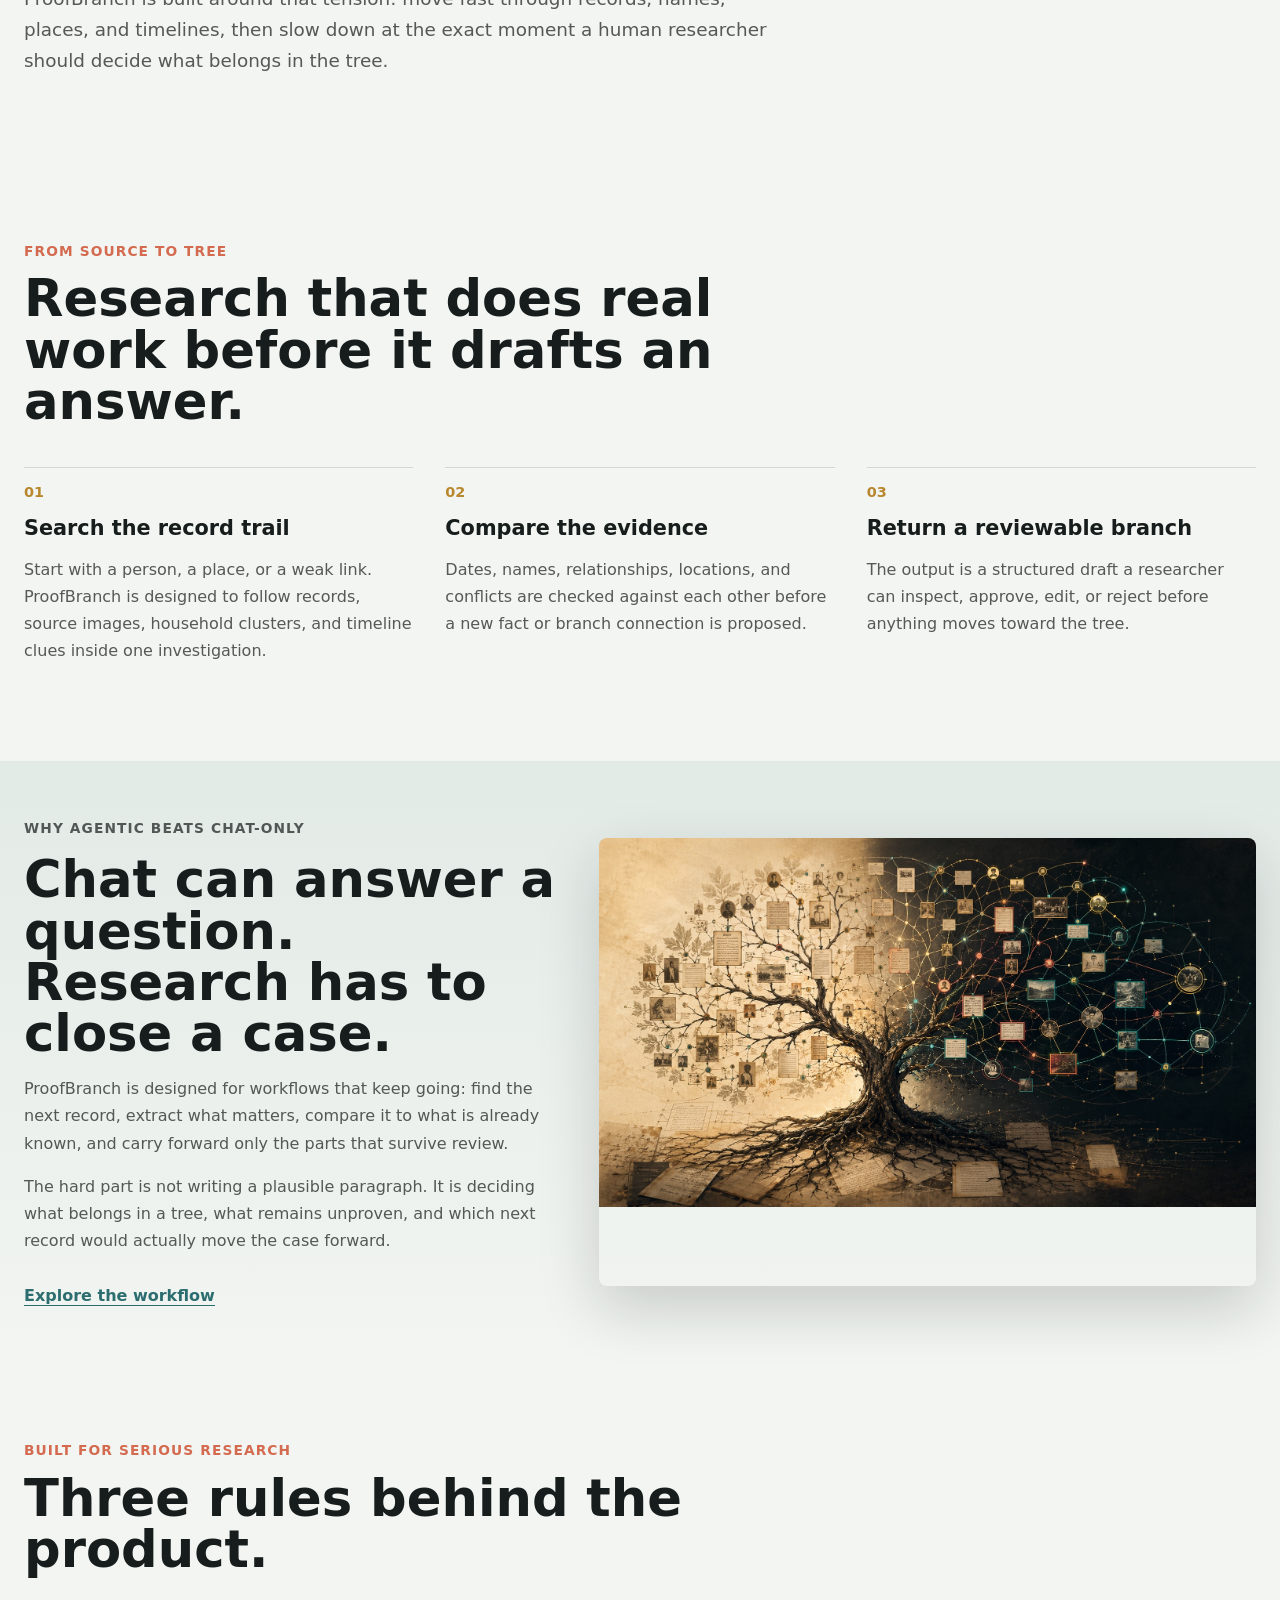
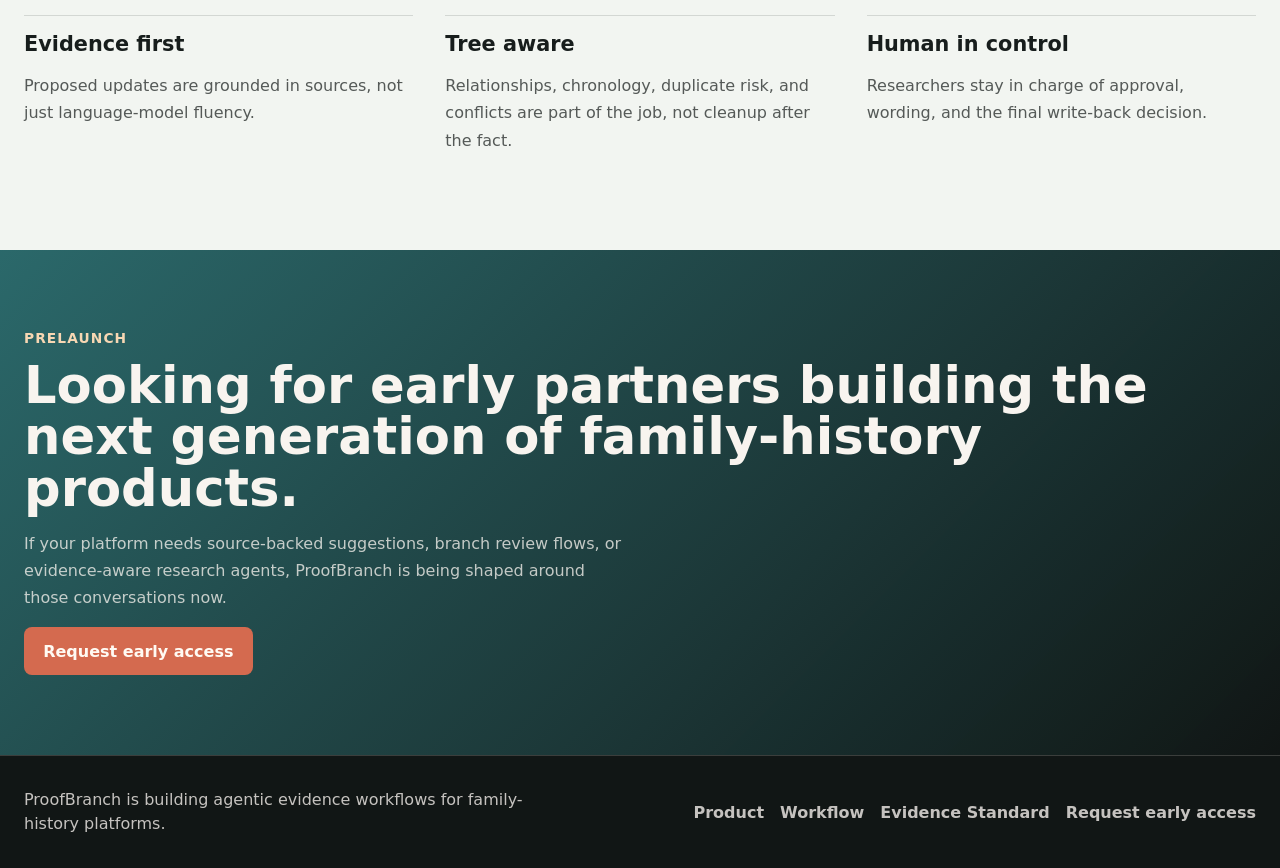
==== commit 9ef9981f: "Add lineage brain graph visuals" ====
--- a/index.html
+++ b/index.html
@@ -3,6 +3,11 @@
   <head>
     <meta charset="UTF-8" />
     <meta name="viewport" content="width=device-width, initial-scale=1.0" />
+    <meta
+      http-equiv="Content-Security-Policy"
+      content="default-src 'self'; base-uri 'self'; form-action https://formspree.io; img-src 'self'; object-src 'none'; script-src 'none'; style-src 'self'"
+    />
+    <meta name="referrer" content="strict-origin-when-cross-origin" />
     <title>ProofBranch | Agentic Evidence for Family-History Platforms</title>
     <meta
       name="description"
@@ -110,8 +115,8 @@
         </div>
         <figure class="detail-visual">
           <img
-            src="./assets/constellation-concept-cropped.png"
-            alt="Network-style research graph showing linked investigation paths"
+            src="./assets/family-tree-knowledge-map.jpg"
+            alt="A family tree growing into a source-backed knowledge graph with linked records and evidence nodes"
           />
         </figure>
       </section>
--- a/styles.css
+++ b/styles.css
@@ -165,8 +165,9 @@
 
 .page-hero-graph {
   background:
-    linear-gradient(120deg, rgba(17, 22, 21, 0.92), rgba(17, 22, 21, 0.55)),
-    url("./assets/constellation-concept-cropped.png") center / cover;
+    radial-gradient(circle at 76% 18%, rgba(44, 109, 111, 0.32), transparent 36rem),
+    linear-gradient(120deg, rgba(17, 22, 21, 0.98), rgba(17, 22, 21, 0.86)),
+    var(--charcoal);
 }
 
 .page-hero-graph::after,
@@ -183,7 +184,13 @@
 .contact-hero {
   min-height: 58svh;
   background:
-    linear-gradient(135deg, rgba(44, 109, 111, 0.95), rgba(17, 22, 21, 0.98)),
+    linear-gradient(
+      120deg,
+      rgba(17, 22, 21, 0.94) 0%,
+      rgba(17, 22, 21, 0.78) 54%,
+      rgba(17, 22, 21, 0.46) 100%
+    ),
+    radial-gradient(circle at 78% 24%, rgba(212, 106, 79, 0.18), transparent 28rem),
     var(--charcoal);
 }
 
@@ -435,7 +442,8 @@
 }
 
 .detail-visual,
-.wide-visual {
+.wide-visual,
+.asset-showcase figure {
   margin: 0;
   overflow: hidden;
   border-radius: 8px;
@@ -447,7 +455,8 @@
 }
 
 .detail-visual img,
-.wide-visual img {
+.wide-visual img,
+.asset-showcase img {
   width: 100%;
   height: 100%;
   object-fit: cover;
@@ -456,8 +465,28 @@
 }
 
 .detail-visual:hover img,
-.wide-visual:hover img {
+.wide-visual:hover img,
+.asset-showcase:hover img {
   transform: scale(1.025);
+}
+
+.asset-showcase {
+  padding: 0 1.5rem 5rem;
+}
+
+.asset-showcase-tight {
+  padding-bottom: 3rem;
+}
+
+.asset-showcase figure {
+  max-height: 42rem;
+  background: var(--charcoal);
+}
+
+.asset-showcase img {
+  display: block;
+  aspect-ratio: 16 / 9;
+  object-position: center;
 }
 
 .wide-visual {
@@ -498,6 +527,7 @@
 .feature-row p,
 .process p,
 .evidence-rules p {
+  grid-column: 2;
   max-width: 47rem;
 }
 
@@ -560,6 +590,10 @@
   border-radius: 8px;
   background: rgba(255, 255, 255, 0.36);
   box-shadow: 0 16px 44px rgba(17, 22, 21, 0.08);
+}
+
+.hidden-field {
+  display: none;
 }
 
 .access-form label {
@@ -691,6 +725,11 @@
     padding-right: 1rem;
   }
 
+  .asset-showcase {
+    padding-right: 1rem;
+    padding-left: 1rem;
+  }
+
   .hero-inner {
     padding-top: 8rem;
   }
@@ -710,6 +749,12 @@
     gap: 0.75rem;
   }
 
+  .feature-row p,
+  .process p,
+  .evidence-rules p {
+    grid-column: auto;
+  }
+
   .split-section .evidence-list {
     grid-template-columns: 1fr;
   }
